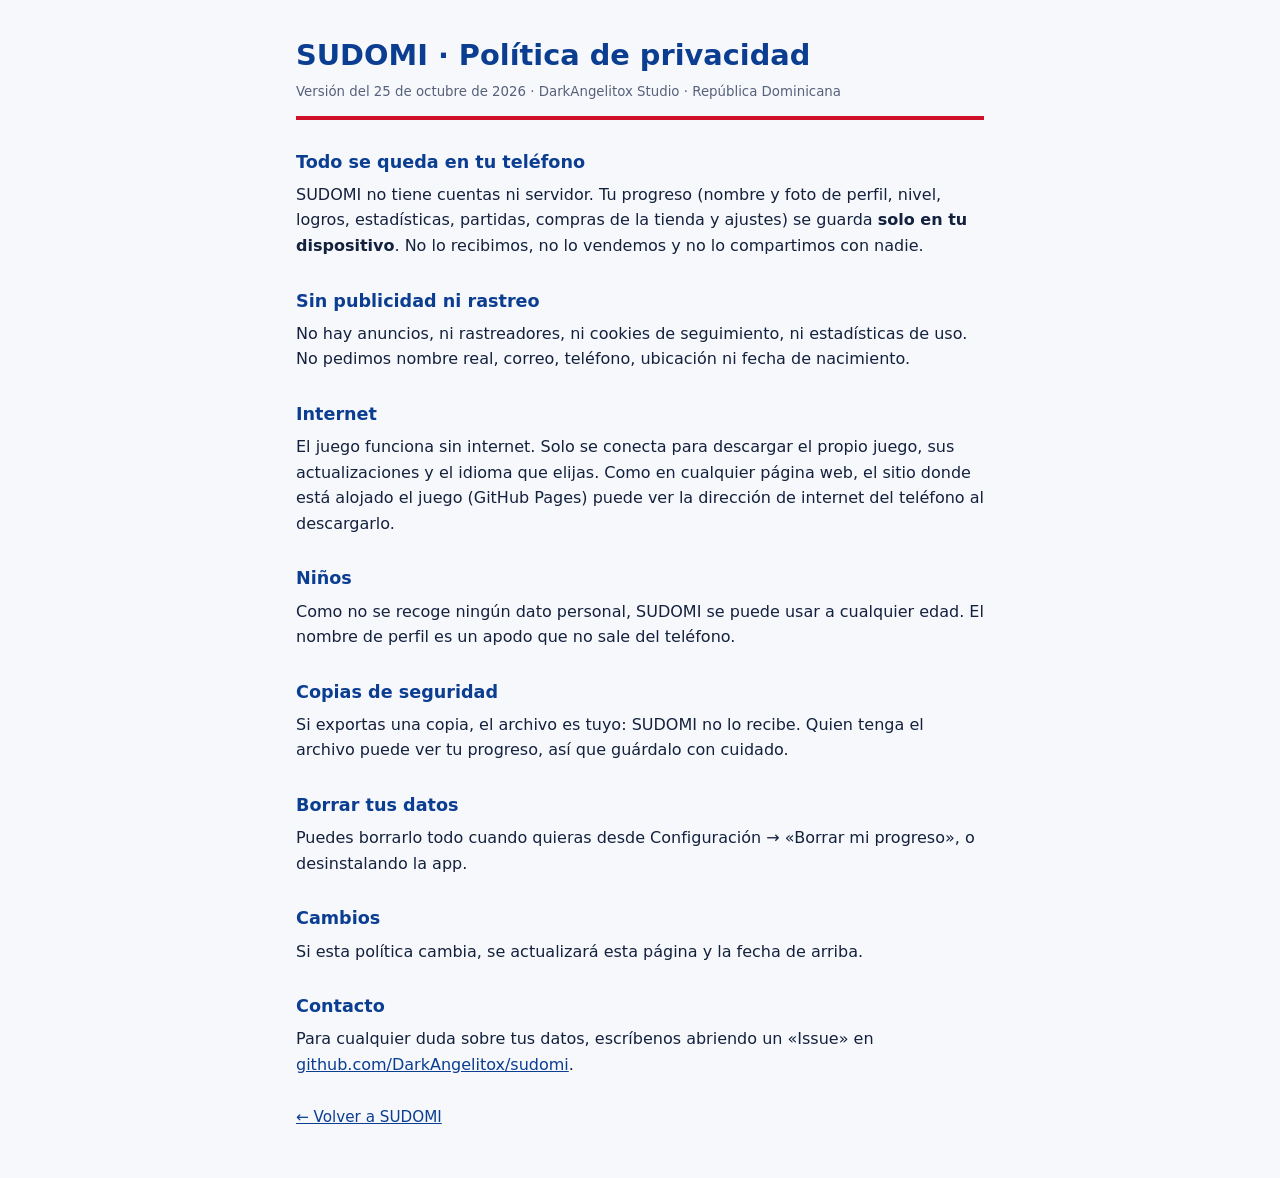
==== privacidad.html @ b547c1a9 "SUDOMI 1.0.1: manifest y política de privacidad" ====
<!doctype html>
<html lang="es">
<head>
<meta charset="utf-8">
<meta name="viewport" content="width=device-width,initial-scale=1">
<title>SUDOMI — Política de privacidad</title>
<link rel="icon" type="image/png" sizes="32x32" href="icons/favicon-32.png">
<!-- La pide Google Play. Es el mismo texto que Configuración → Privacidad (js/settings.js): si cambias uno, cambia el otro. -->
<style>
 :root{--bg:#f6f8fc;--card:#fff;--ink:#14213d;--soft:#55627a;--blue:#0b3d91;--red:#ce1126}
 @media (prefers-color-scheme:dark){:root{--bg:#0d1324;--card:#151d33;--ink:#e8edf7;--soft:#a3afc6;--blue:#7fa8ff;--red:#ff6b7d}}
 *{box-sizing:border-box}
 body{margin:0;background:var(--bg);color:var(--ink);font:16px/1.6 system-ui,-apple-system,"Segoe UI",Roboto,sans-serif}
 main{max-width:720px;margin:0 auto;padding:32px 16px 48px}
 header{border-bottom:4px solid var(--red);padding-bottom:12px;margin-bottom:8px}
 h1{color:var(--blue);margin:0;font-size:1.8rem}
 h2{font-size:1.1rem;margin:28px 0 6px;color:var(--blue)}
 p{margin:0 0 10px;color:var(--ink)}
 small{color:var(--soft)}
 nav{margin-top:28px;font-size:.95rem}
 a{color:var(--blue)}
</style>
</head>
<body>
<main>
 <header>
  <h1>SUDOMI · Política de privacidad</h1>
  <small>Versión del 25 de octubre de 2026 · DarkAngelitox Studio · República Dominicana</small>
 </header>

 <h2>Todo se queda en tu teléfono</h2>
 <p>SUDOMI no tiene cuentas ni servidor. Tu progreso (nombre y foto de perfil, nivel, logros, estadísticas, partidas, compras de la tienda y ajustes) se guarda <b>solo en tu dispositivo</b>. No lo recibimos, no lo vendemos y no lo compartimos con nadie.</p>

 <h2>Sin publicidad ni rastreo</h2>
 <p>No hay anuncios, ni rastreadores, ni cookies de seguimiento, ni estadísticas de uso. No pedimos nombre real, correo, teléfono, ubicación ni fecha de nacimiento.</p>

 <h2>Internet</h2>
 <p>El juego funciona sin internet. Solo se conecta para descargar el propio juego, sus actualizaciones y el idioma que elijas. Como en cualquier página web, el sitio donde está alojado el juego (GitHub Pages) puede ver la dirección de internet del teléfono al descargarlo.</p>

 <h2>Niños</h2>
 <p>Como no se recoge ningún dato personal, SUDOMI se puede usar a cualquier edad. El nombre de perfil es un apodo que no sale del teléfono.</p>

 <h2>Copias de seguridad</h2>
 <p>Si exportas una copia, el archivo es tuyo: SUDOMI no lo recibe. Quien tenga el archivo puede ver tu progreso, así que guárdalo con cuidado.</p>

 <h2>Borrar tus datos</h2>
 <p>Puedes borrarlo todo cuando quieras desde Configuración → «Borrar mi progreso», o desinstalando la app.</p>

 <h2>Cambios</h2>
 <p>Si esta política cambia, se actualizará esta página y la fecha de arriba.</p>

 <h2>Contacto</h2>
 <p>Para cualquier duda sobre tus datos, escríbenos abriendo un «Issue» en <a href="https://github.com/DarkAngelitox/sudomi/issues">github.com/DarkAngelitox/sudomi</a>.</p>
 <!-- CORREO_PENDIENTE: cuando exista el Gmail de soporte, ponerlo aquí y en window.SUDOMI_CONFIG.contactEmail -->


 <nav><a href="./">← Volver a SUDOMI</a></nav>
</main>
</body>
</html>
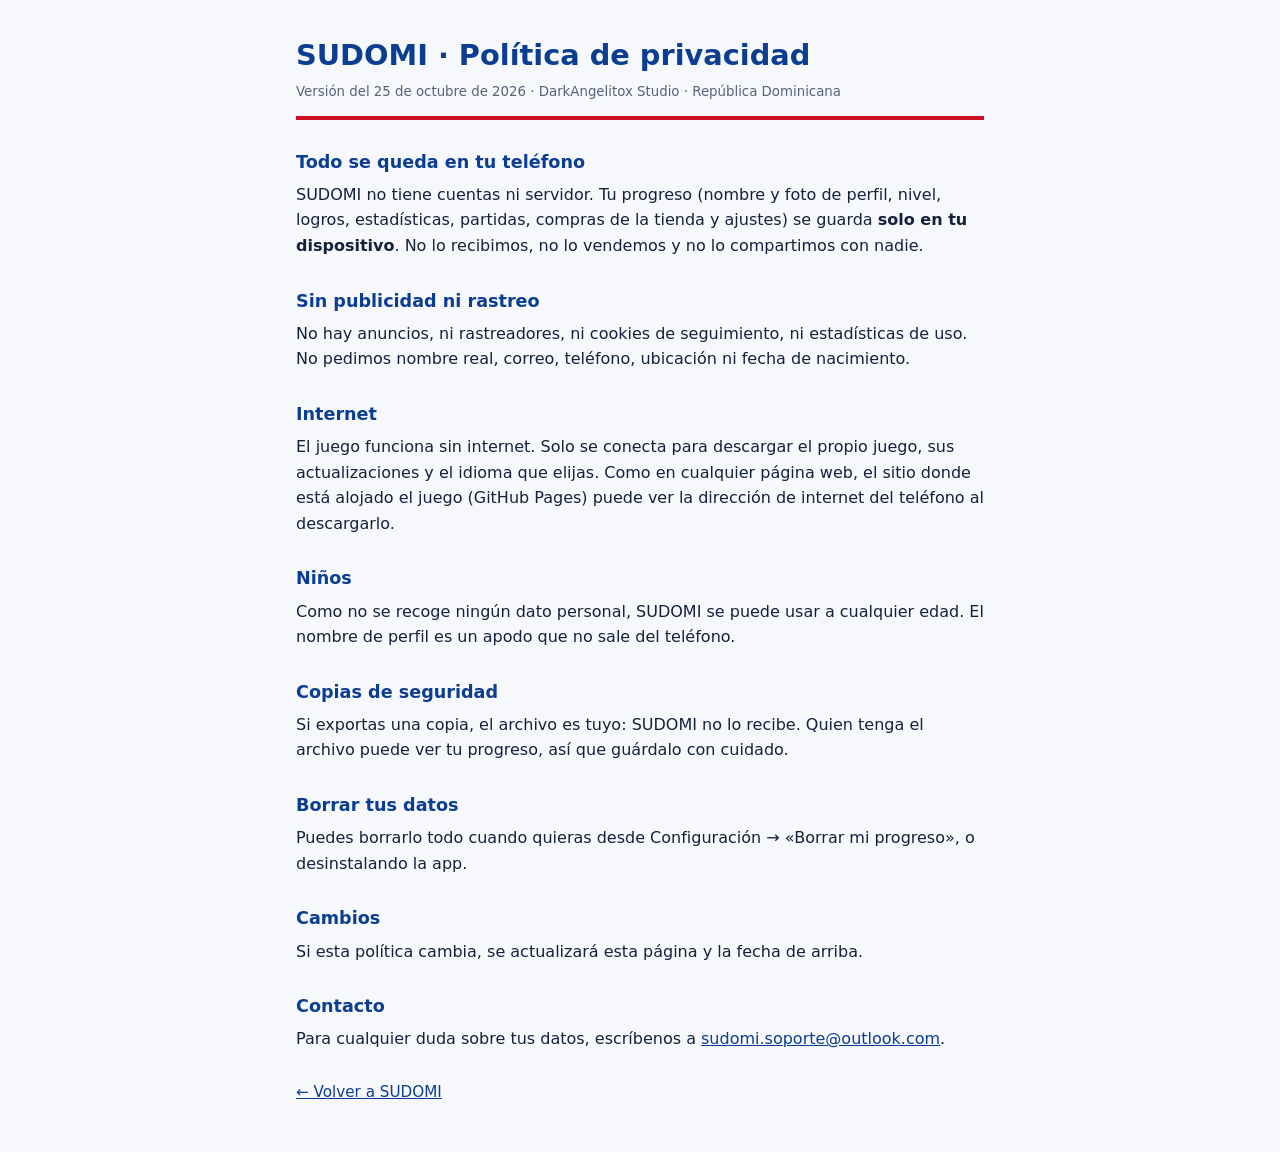
==== commit 883d8435: "SUDOMI 1.0.2: correo de soporte" ====
--- a/privacidad.html
+++ b/privacidad.html
@@ -50,8 +50,8 @@
  <p>Si esta política cambia, se actualizará esta página y la fecha de arriba.</p>
 
  <h2>Contacto</h2>
- <p>Para cualquier duda sobre tus datos, escríbenos abriendo un «Issue» en <a href="https://github.com/DarkAngelitox/sudomi/issues">github.com/DarkAngelitox/sudomi</a>.</p>
- <!-- CORREO_PENDIENTE: cuando exista el Gmail de soporte, ponerlo aquí y en window.SUDOMI_CONFIG.contactEmail -->
+ <p>Para cualquier duda sobre tus datos, escríbenos a <a href="mailto:sudomi.soporte@outlook.com">sudomi.soporte@outlook.com</a>.</p>
+ <!-- el mismo correo está en window.SUDOMI_CONFIG.contactEmail (index.html) -->
 
 
  <nav><a href="./">← Volver a SUDOMI</a></nav>
